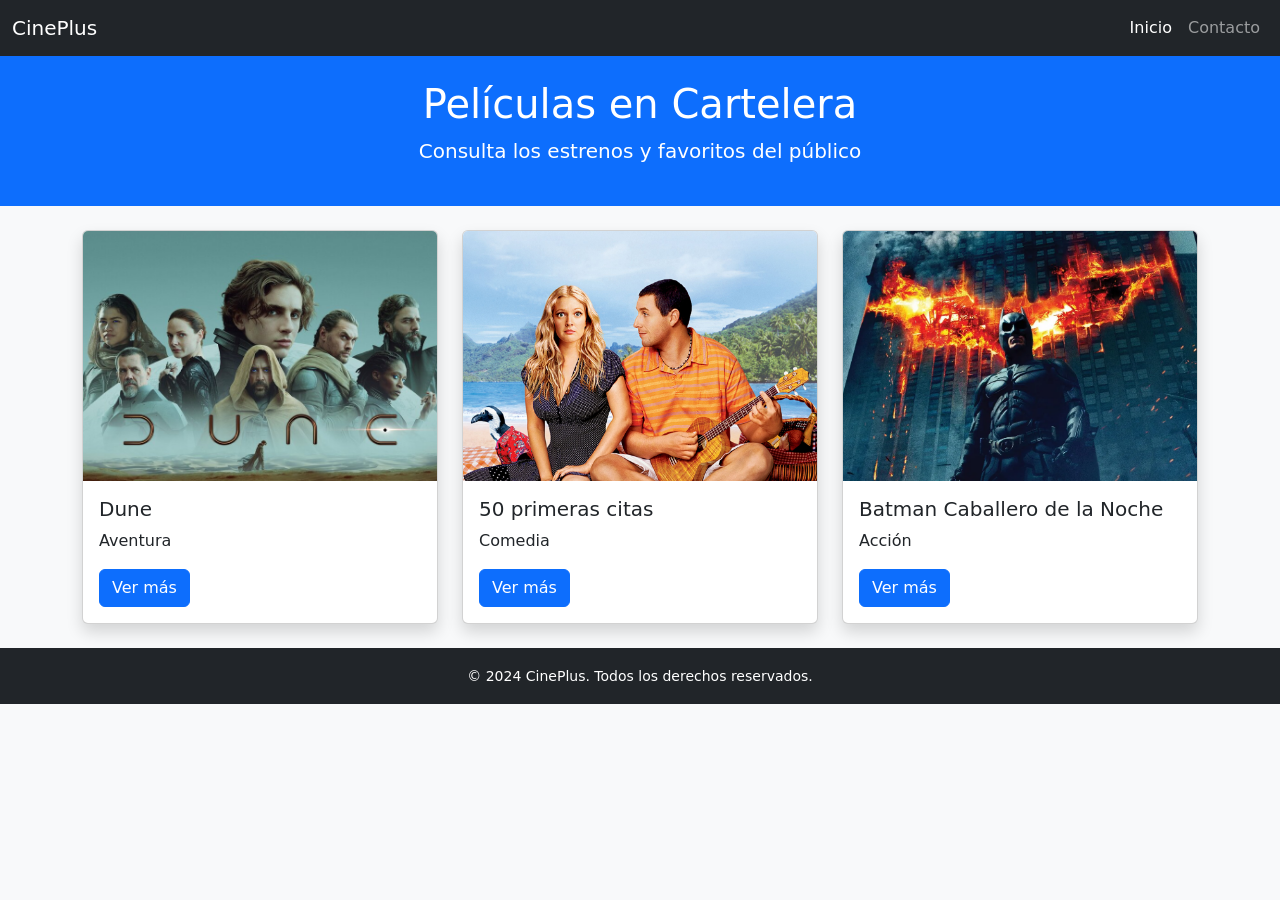
==== index.html @ b1180c3f "Comit 1: Codigo base clonado del repositorio dado en la tarea" ====
<!DOCTYPE html>
<html lang="es">
<head>
  <meta charset="UTF-8">
  <title>Películas en Cartelera</title>
  <meta name="viewport" content="width=device-width, initial-scale=1">
  <link href="https://cdn.jsdelivr.net/npm/bootstrap@5.3.2/dist/css/bootstrap.min.css" rel="stylesheet">
  <link rel="stylesheet" href="css/style.css">
</head>
<body>
  <nav class="navbar navbar-expand-lg navbar-dark bg-dark">
    <div class="container-fluid">
      <a class="navbar-brand" href="#">CinePlus</a>
      <div class="collapse navbar-collapse">
        <ul class="navbar-nav ms-auto">
          <li class="nav-item"><a class="nav-link active" href="index.html">Inicio</a></li>
          <li class="nav-item"><a class="nav-link" href="pages/contacto.html">Contacto</a></li>
        </ul>
      </div>
    </div>
  </nav>

  <header class="bg-primary text-white text-center p-4">
    <h1>Películas en Cartelera</h1>
    <p class="lead">Consulta los estrenos y favoritos del público</p>
  </header>

  <main class="container py-4">
    <div class="row" id="lista-peliculas">
      <!-- Películas cargadas dinámicamente -->
    </div>
  </main>

  <footer class="bg-dark text-center text-white py-3">
    <small>&copy; 2024 CinePlus. Todos los derechos reservados.</small>
  </footer>

  <script src="https://code.jquery.com/jquery-3.6.4.min.js"></script>
  <script src="js/app.js"></script>
</body>
</html>
---- css/style.css ----
body {
    background-color: #f8f9fa;
  }
  
  .card img {
    height: 250px;
    object-fit: cover;
  }
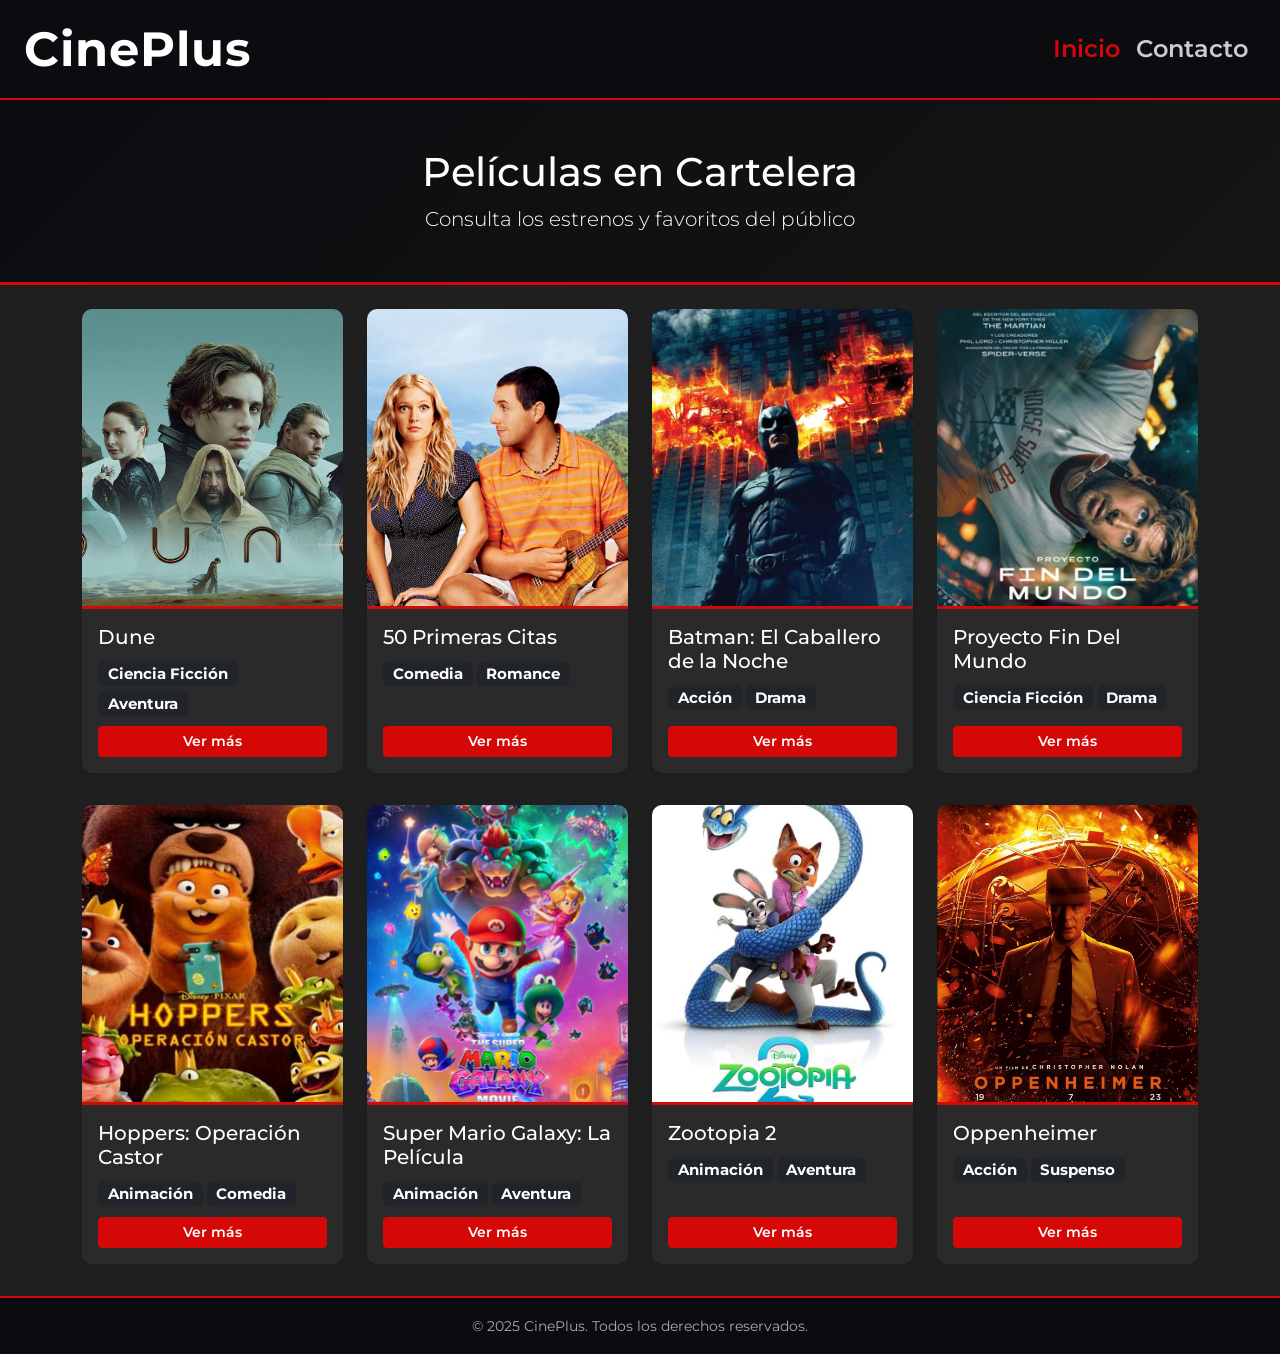
==== commit c1a86ade: "Commit 2: Rediseño JSON con nueva estructura y tema visual personalizado" ====
--- a/index.html
+++ b/index.html
@@ -1,41 +1,79 @@
-<!DOCTYPE html>
+<!doctype html>
 <html lang="es">
-<head>
-  <meta charset="UTF-8">
-  <title>Películas en Cartelera</title>
-  <meta name="viewport" content="width=device-width, initial-scale=1">
-  <link href="https://cdn.jsdelivr.net/npm/bootstrap@5.3.2/dist/css/bootstrap.min.css" rel="stylesheet">
-  <link rel="stylesheet" href="css/style.css">
-</head>
-<body>
-  <nav class="navbar navbar-expand-lg navbar-dark bg-dark">
-    <div class="container-fluid">
-      <a class="navbar-brand" href="#">CinePlus</a>
-      <div class="collapse navbar-collapse">
-        <ul class="navbar-nav ms-auto">
-          <li class="nav-item"><a class="nav-link active" href="index.html">Inicio</a></li>
-          <li class="nav-item"><a class="nav-link" href="pages/contacto.html">Contacto</a></li>
-        </ul>
+  <head>
+    <meta charset="UTF-8" />
+    <title>Películas en Cartelera</title>
+    <meta name="viewport" content="width=device-width, initial-scale=1" />
+
+    <!-- Carga la tipografía Montserrat desde Google Fonts -->
+    <link
+      href="https://fonts.googleapis.com/css2?family=Montserrat:wght@400;600;700&display=swap"
+      rel="stylesheet"
+    />
+
+    <!-- Carga Bootstrap para los estilos y componentes -->
+    <link
+      href="https://cdn.jsdelivr.net/npm/bootstrap@5.3.2/dist/css/bootstrap.min.css"
+      rel="stylesheet"
+    />
+
+    <!-- Carga los estilos personalizados del sitio -->
+    <link rel="stylesheet" href="css/style.css" />
+  </head>
+  <body>
+    <!-- Barra de navegación principal del sitio -->
+    <nav class="navbar navbar-expand-lg navbar-dark">
+      <div class="container-fluid px-4">
+        <a class="navbar-brand" href="index.html">CinePlus</a>
+
+        <!-- Botón que muestra el menú en pantallas pequeñas -->
+        <button
+          class="navbar-toggler"
+          type="button"
+          data-bs-toggle="collapse"
+          data-bs-target="#navMenu"
+          aria-controls="navMenu"
+          aria-expanded="false"
+          aria-label="Abrir menú"
+        >
+          <span class="navbar-toggler-icon"></span>
+        </button>
+
+        <div class="collapse navbar-collapse" id="navMenu">
+          <ul class="navbar-nav ms-auto">
+            <!-- Marca Inicio como página activa -->
+            <li class="nav-item">
+              <a class="nav-link active" href="index.html">Inicio</a>
+            </li>
+            <li class="nav-item">
+              <a class="nav-link" href="pages/contacto.html">Contacto</a>
+            </li>
+          </ul>
+        </div>
       </div>
-    </div>
-  </nav>
+    </nav>
 
-  <header class="bg-primary text-white text-center p-4">
-    <h1>Películas en Cartelera</h1>
-    <p class="lead">Consulta los estrenos y favoritos del público</p>
-  </header>
+    <!-- Encabezado principal con título y descripción del sitio -->
+    <header class="encabezado-hero text-white text-center">
+      <h1>Películas en Cartelera</h1>
+      <p class="lead mb-0">Consulta los estrenos y favoritos del público</p>
+    </header>
 
-  <main class="container py-4">
-    <div class="row" id="lista-peliculas">
-      <!-- Películas cargadas dinámicamente -->
-    </div>
-  </main>
+    <main class="container py-4">
+      <!-- Contenedor donde app.js inserta las tarjetas de películas -->
+      <div class="row g-4" id="lista-peliculas"></div>
+    </main>
 
-  <footer class="bg-dark text-center text-white py-3">
-    <small>&copy; 2024 CinePlus. Todos los derechos reservados.</small>
-  </footer>
+    <!-- Pie de página del sitio -->
+    <footer class="footer-sitio text-center py-3">
+      <small>&copy; 2025 CinePlus. Todos los derechos reservados.</small>
+    </footer>
 
-  <script src="https://code.jquery.com/jquery-3.6.4.min.js"></script>
-  <script src="js/app.js"></script>
-</body>
+    <!-- Carga la librería jQuery -->
+    <script src="https://code.jquery.com/jquery-3.6.4.min.js"></script>
+    <!-- Carga Bootstrap JS para el menú hamburguesa en móviles -->
+    <script src="https://cdn.jsdelivr.net/npm/bootstrap@5.3.2/dist/js/bootstrap.bundle.min.js"></script>
+    <!-- Carga la lógica principal del sitio -->
+    <script src="js/app.js"></script>
+  </body>
 </html>
--- a/css/style.css
+++ b/css/style.css
@@ -1,9 +1,122 @@
+/* Define las variables de color que se usan en todo el sitio */
+:root {
+  --color-fondo: #1f1f1f;
+  --color-header: #0b0c10;
+  --color-tarjeta: #2a2a2a;
+  --color-acento: #d50808;
+  --color-texto: #ffffff;
+}
+
+/* Aplica la fuente Montserrat y el color de fondo al cuerpo de la página */
 body {
-    background-color: #f8f9fa;
+  font-family: "Montserrat", sans-serif;
+  background-color: var(--color-fondo);
+  color: var(--color-texto);
+
+  /* Organiza el cuerpo en columna para que el footer quede al fondo */
+  display: flex;
+  flex-direction: column;
+  min-height: 100vh;
+  margin: 0;
+}
+
+/* Hace que el contenido principal ocupe el espacio disponible */
+main {
+  flex: 1;
+}
+
+/* Cambia el color de fondo y agrega borde inferior al navbar */
+.navbar {
+  background-color: var(--color-header) !important;
+  border-bottom: 2px solid var(--color-acento);
+}
+
+/* Aplica tamaño y color al nombre de la marca en el navbar */
+.navbar-brand {
+  font-weight: 700;
+  letter-spacing: 1px;
+  font-size: 3rem;
+  color: var(--color-texto) !important;
+}
+
+/* Aplica color gris a los enlaces del navbar */
+.navbar .nav-link {
+  font-weight: 600;
+  color: #ccc !important;
+  font-size: 1.5rem;
+  transition: color 0.2s;
+}
+
+/* Cambia el color del enlace activo y al pasar el mouse por encima */
+.navbar .nav-link:hover,
+.navbar .nav-link.active {
+  color: var(--color-acento) !important;
+}
+
+/* Aplica el degradado oscuro y el borde al encabezado principal */
+.encabezado-hero {
+  background: linear-gradient(135deg, var(--color-header) 0%, #151515 100%);
+  border-bottom: 3px solid var(--color-acento);
+  padding: 3rem 1rem;
+}
+
+/* Aplica el fondo oscuro, color de texto y bordes redondeados a las tarjetas */
+.card {
+  background-color: var(--color-tarjeta);
+  color: var(--color-texto);
+  font-size: 1.25rem;
+  border: none;
+  border-radius: 10px;
+  overflow: hidden;
+  transition:
+    transform 0.3s ease,
+    box-shadow 0.3s ease;
+}
+
+/* Mueve la tarjeta hacia arriba y agrega sombra al pasar el mouse */
+.card:hover {
+  transform: translateY(-5px);
+  box-shadow: 0 10px 25px rgba(0, 0, 0, 0.5);
+}
+
+/* Fija la altura de la imagen y agrega borde inferior rojo */
+.card img.card-img-top {
+  height: 300px;
+  object-fit: cover;
+  border-bottom: 3px solid var(--color-acento);
+}
+
+/* Aplica el color rojo al botón principal */
+.btn-primary {
+  background-color: var(--color-acento);
+  border-color: var(--color-acento);
+  color: #ffffff;
+  font-weight: 600;
+  transition: all 0.3s;
+}
+
+/* Oscurece el botón al pasar el mouse por encima */
+.btn-primary:hover {
+  background-color: #b0060f;
+  border-color: #b0060f;
+}
+
+/* Aplica el color oscuro y borde superior al footer */
+.footer-sitio {
+  background-color: var(--color-header) !important;
+  border-top: 2px solid var(--color-acento);
+  color: #aaa;
+  font-size: 1rem;
+  padding: 1rem 0;
+  margin-top: auto;
+}
+
+/* Reduce la altura de la imagen y el tamaño del título en pantallas pequeñas */
+@media (max-width: 768px) {
+  .card img.card-img-top {
+    height: 220px;
   }
-  
-  .card img {
-    height: 250px;
-    object-fit: cover;
+  .encabezado-hero h1 {
+    font-size: 1.4rem;
   }
-  +}
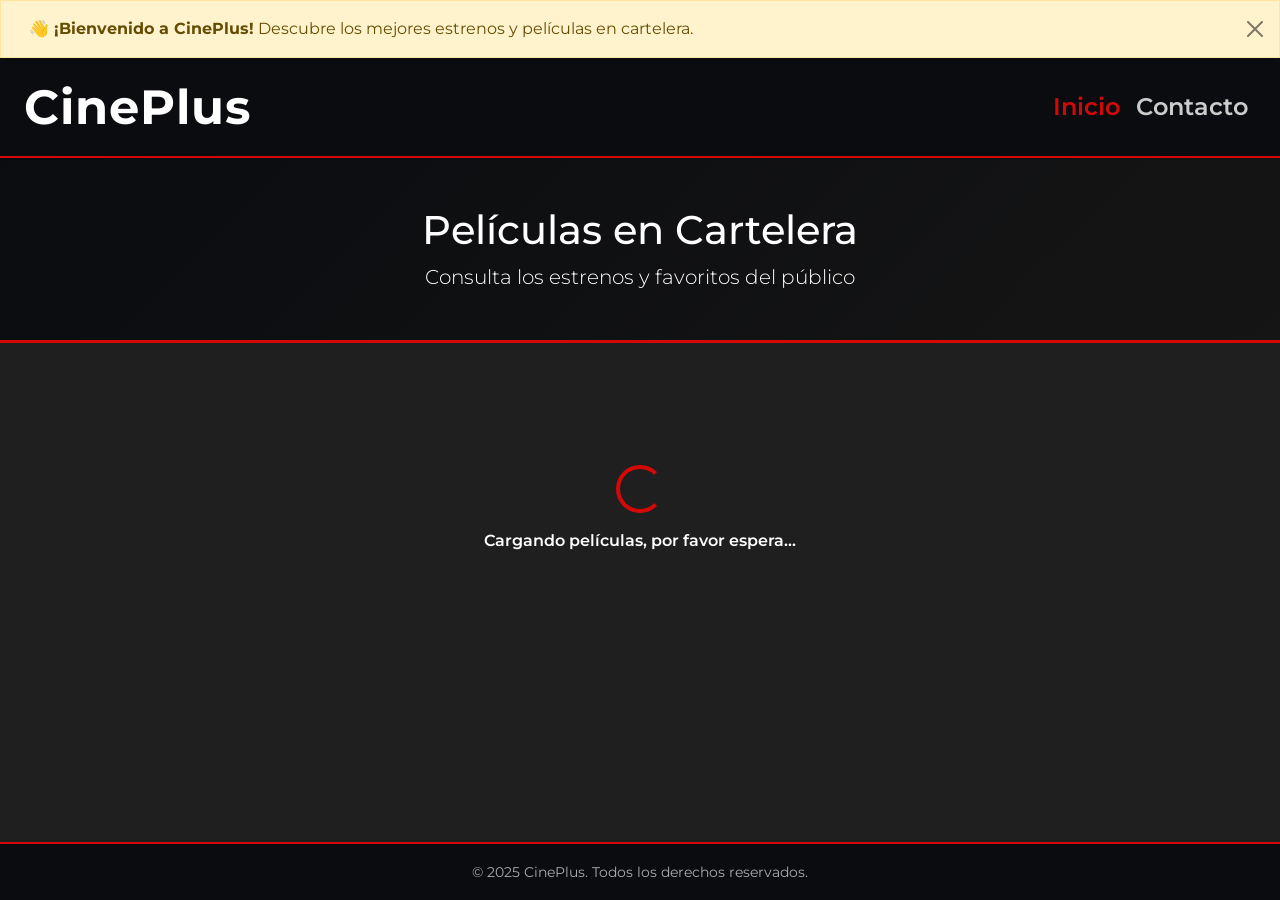
==== commit 33ae5611: "Commit 3: Spinner de carga, fadeIn, bienvenida localStorage y modal para reproducir el trailer" ====
--- a/index.html
+++ b/index.html
@@ -21,6 +21,24 @@
     <link rel="stylesheet" href="css/style.css" />
   </head>
   <body>
+    <!-- Alerta de bienvenida: app.js la muestra solo la primera vez usando localStorage -->
+    <div
+      id="alerta-bienvenida"
+      class="alert alert-warning alert-dismissible d-none m-0 rounded-0"
+      role="alert"
+    >
+      <div class="container-fluid">
+        <strong>👋 ¡Bienvenido a CinePlus!</strong>
+        Descubre los mejores estrenos y películas en cartelera.
+        <button
+          type="button"
+          class="btn-close"
+          data-bs-dismiss="alert"
+          aria-label="Cerrar"
+        ></button>
+      </div>
+    </div>
+
     <!-- Barra de navegación principal del sitio -->
     <nav class="navbar navbar-expand-lg navbar-dark">
       <div class="container-fluid px-4">
@@ -60,9 +78,47 @@
     </header>
 
     <main class="container py-4">
-      <!-- Contenedor donde app.js inserta las tarjetas de películas -->
-      <div class="row g-4" id="lista-peliculas"></div>
+      <!-- Spinner visible mientras se espera la carga de películas -->
+      <div id="spinner-carga" class="text-center py-5">
+        <div
+          class="spinner-border"
+          role="status"
+          style="width: 3rem; height: 3rem"
+        >
+          <span class="visually-hidden">Cargando...</span>
+        </div>
+        <p class="mt-3 fw-semibold">Cargando películas, por favor espera...</p>
+      </div>
+
+      <!-- Contenedor de tarjetas, arranca oculto hasta que el AJAX termina -->
+      <div class="row g-4" id="lista-peliculas" style="display: none"></div>
     </main>
+
+    <!-- Modal para reproducir el tráiler de la película seleccionada -->
+    <div class="modal fade" id="modal-trailer" tabindex="-1" aria-hidden="true">
+      <div class="modal-dialog modal-lg modal-dialog-centered">
+        <div class="modal-content bg-dark">
+          <div class="modal-header border-secondary">
+            <!-- Muestra el título de la película en el encabezado del modal -->
+            <h5 class="modal-title text-white" id="titulo-modal-trailer">
+              Tráiler
+            </h5>
+            <button
+              type="button"
+              class="btn-close btn-close-white"
+              data-bs-dismiss="modal"
+              aria-label="Cerrar"
+            ></button>
+          </div>
+          <div class="modal-body p-0">
+            <!-- Reproductor del tráiler de YouTube -->
+            <div class="ratio ratio-16x9">
+              <iframe id="iframe-trailer" src="" allowfullscreen></iframe>
+            </div>
+          </div>
+        </div>
+      </div>
+    </div>
 
     <!-- Pie de página del sitio -->
     <footer class="footer-sitio text-center py-3">
@@ -71,7 +127,7 @@
 
     <!-- Carga la librería jQuery -->
     <script src="https://code.jquery.com/jquery-3.6.4.min.js"></script>
-    <!-- Carga Bootstrap JS para el menú hamburguesa en móviles -->
+    <!-- Carga Bootstrap JS para el modal y el menú hamburguesa -->
     <script src="https://cdn.jsdelivr.net/npm/bootstrap@5.3.2/dist/js/bootstrap.bundle.min.js"></script>
     <!-- Carga la lógica principal del sitio -->
     <script src="js/app.js"></script>
--- a/css/style.css
+++ b/css/style.css
@@ -101,6 +101,20 @@
   border-color: #b0060f;
 }
 
+/* Centra el spinner verticalmente en el área de carga */
+#spinner-carga {
+  min-height: 300px;
+  display: flex;
+  flex-direction: column;
+  align-items: center;
+  justify-content: center;
+}
+
+/* Aplica el color rojo al spinner de carga */
+.spinner-border {
+  color: var(--color-acento) !important;
+}
+
 /* Aplica el color oscuro y borde superior al footer */
 .footer-sitio {
   background-color: var(--color-header) !important;
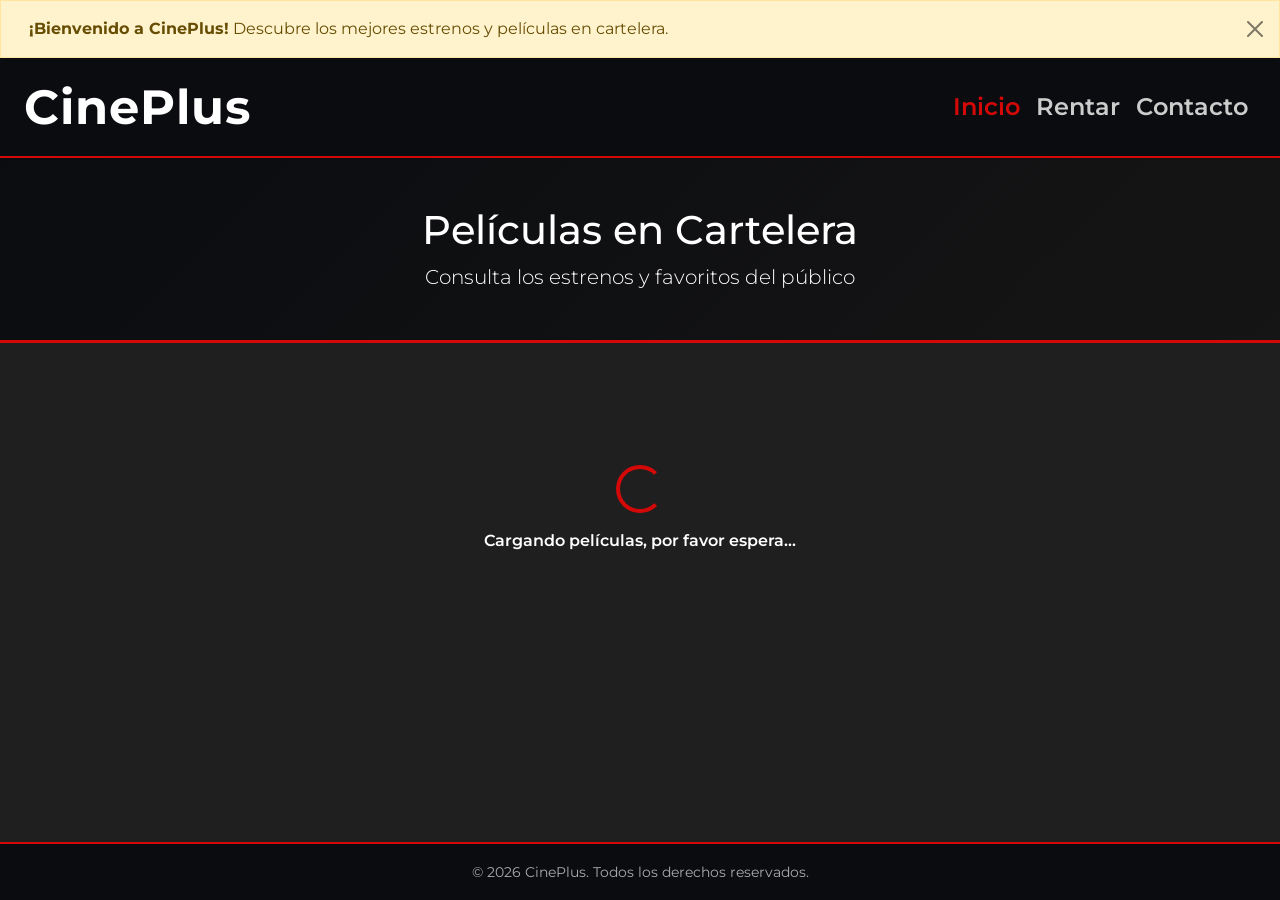
==== commit 5955a567: "Commit 4: Proyecto completo - badge precio, reseñas con estrellas, formulario renta y validación con" ====
--- a/index.html
+++ b/index.html
@@ -28,7 +28,7 @@
       role="alert"
     >
       <div class="container-fluid">
-        <strong>👋 ¡Bienvenido a CinePlus!</strong>
+        <strong> ¡Bienvenido a CinePlus!</strong>
         Descubre los mejores estrenos y películas en cartelera.
         <button
           type="button"
@@ -62,6 +62,9 @@
             <!-- Marca Inicio como página activa -->
             <li class="nav-item">
               <a class="nav-link active" href="index.html">Inicio</a>
+            </li>
+            <li class="nav-item">
+              <a class="nav-link" href="pages/renta.html">Rentar</a>
             </li>
             <li class="nav-item">
               <a class="nav-link" href="pages/contacto.html">Contacto</a>
@@ -122,7 +125,7 @@
 
     <!-- Pie de página del sitio -->
     <footer class="footer-sitio text-center py-3">
-      <small>&copy; 2025 CinePlus. Todos los derechos reservados.</small>
+      <small>&copy; 2026 CinePlus. Todos los derechos reservados.</small>
     </footer>
 
     <!-- Carga la librería jQuery -->
